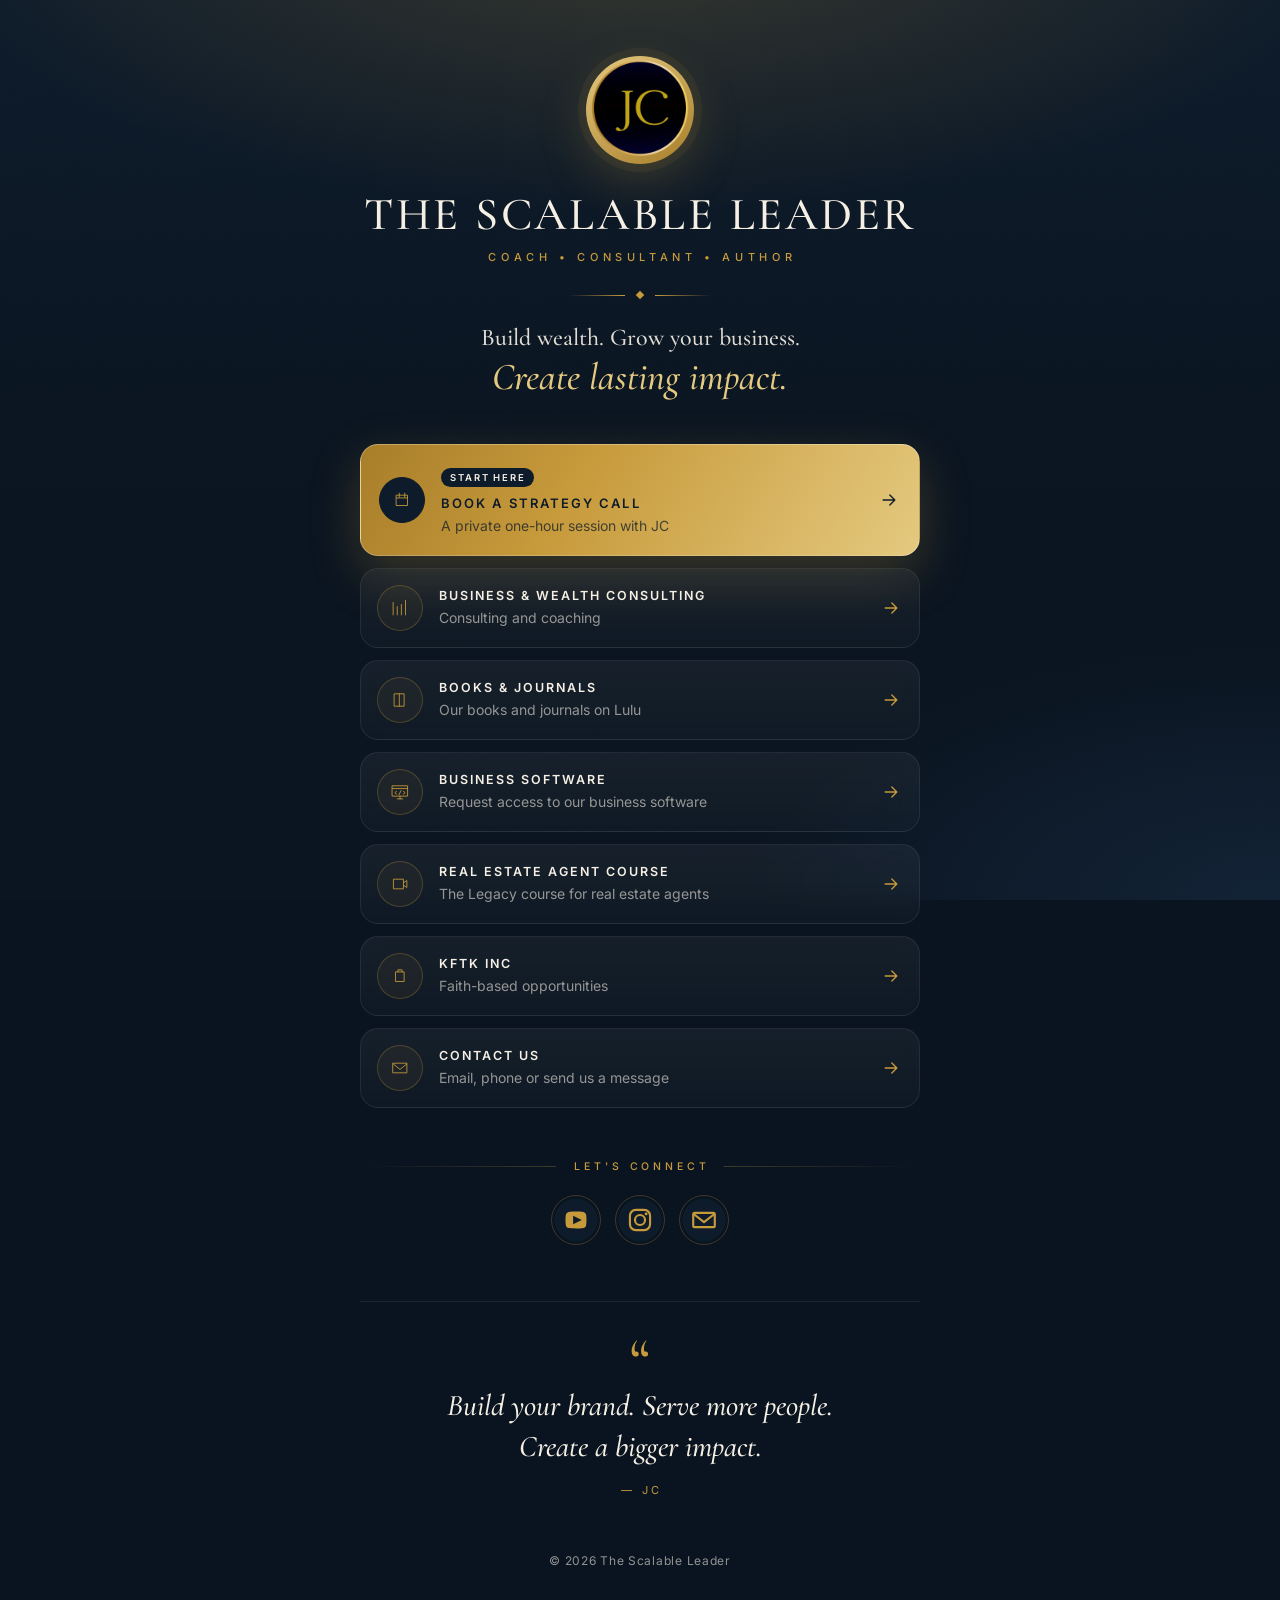
==== index.html @ c7722438 "The Scalable Leader linktree Co-Authored-By: Claude Opus 5.5 <noreply@anthropic.com>" ====
<!DOCTYPE html>
<html lang="en">
<head>
    <meta charset="UTF-8">
    <meta name="viewport" content="width=device-width, initial-scale=1.0, viewport-fit=cover">
    <title>The Scalable Leader | Coach • Consultant • Author</title>
    <meta name="description" content="Helping ambitious professionals build wealth, grow their businesses, and create lasting impact.">
    <meta name="theme-color" content="#0D1B2A">
    <meta property="og:title" content="The Scalable Leader">
    <meta property="og:description" content="Coach • Consultant • Author">
    <meta property="og:type" content="website">
    <meta property="og:image" content="assets/logo.png">
    <link rel="preconnect" href="https://fonts.googleapis.com">
    <link rel="preconnect" href="https://fonts.gstatic.com" crossorigin>
    <link href="https://fonts.googleapis.com/css2?family=Cormorant+Garamond:ital,wght@0,500;0,600;1,500&family=Inter:wght@400;500;600&display=swap" rel="stylesheet">
    <link rel="stylesheet" href="css/style.css">
    <link rel="icon" href="assets/logo.png">
</head>
<body>

<div class="background-blur"></div>

<div class="container">

    <header class="hero">
        <div class="logo-circle"><img src="assets/logo.png" alt="JC — The Scalable Leader"></div>
        <h1>THE SCALABLE LEADER</h1>
        <p class="subtitle">Coach • Consultant • Author</p>
        <div class="ornament" aria-hidden="true"><span></span></div>
        <p class="statement">
            <span class="setup">Build wealth. Grow your business.</span>
            <span class="punch">Create lasting impact.</span>
        </p>
    </header>

    <main class="links">
        <a href="strategy-call.html" class="card featured" style="--i:0">
            <div class="icon-box"><img src="icons/calendar.svg" alt=""></div>
            <div class="content">
                <span class="badge">START HERE</span>
                <h2>BOOK A STRATEGY CALL</h2>
                <p>A private one-hour session with JC</p>
            </div>
            <div class="arrow"><svg viewBox="0 0 24 24" fill="none" stroke="currentColor" stroke-width="1.6" stroke-linecap="round" stroke-linejoin="round" aria-hidden="true"><path d="M5 12h14M13 6l6 6-6 6"/></svg></div>
        </a>
        <a href="https://www.thescalableleader.net" target="_blank" rel="noopener noreferrer" class="card" style="--i:1">
            <div class="icon-box"><img src="icons/chart.svg" alt=""></div>
            <div class="content">
                <h2>BUSINESS &amp; WEALTH CONSULTING</h2>
                <p>Consulting and coaching</p>
            </div>
            <div class="arrow"><svg viewBox="0 0 24 24" fill="none" stroke="currentColor" stroke-width="1.6" stroke-linecap="round" stroke-linejoin="round" aria-hidden="true"><path d="M5 12h14M13 6l6 6-6 6"/></svg></div>
        </a>
        <a href="https://theleadersjournal.vercel.app/" target="_blank" rel="noopener noreferrer" class="card" style="--i:2">
            <div class="icon-box"><img src="icons/book.svg" alt=""></div>
            <div class="content">
                <h2>BOOKS &amp; JOURNALS</h2>
                <p>Our books and journals on Lulu</p>
            </div>
            <div class="arrow"><svg viewBox="0 0 24 24" fill="none" stroke="currentColor" stroke-width="1.6" stroke-linecap="round" stroke-linejoin="round" aria-hidden="true"><path d="M5 12h14M13 6l6 6-6 6"/></svg></div>
        </a>
        <a href="https://app.thescalableleader.net/intake" target="_blank" rel="noopener noreferrer" class="card" style="--i:3">
            <div class="icon-box"><img src="icons/software.svg" alt=""></div>
            <div class="content">
                <h2>BUSINESS SOFTWARE</h2>
                <p>Request access to our business software</p>
            </div>
            <div class="arrow"><svg viewBox="0 0 24 24" fill="none" stroke="currentColor" stroke-width="1.6" stroke-linecap="round" stroke-linejoin="round" aria-hidden="true"><path d="M5 12h14M13 6l6 6-6 6"/></svg></div>
        </a>
        <a href="https://sites.leadconnectorhq.com/preview/zDHvksHY8ljitDR7mtf5" target="_blank" rel="noopener noreferrer" class="card" style="--i:4">
            <div class="icon-box"><img src="icons/video.svg" alt=""></div>
            <div class="content">
                <h2>REAL ESTATE AGENT COURSE</h2>
                <p>The Legacy course for real estate agents</p>
            </div>
            <div class="arrow"><svg viewBox="0 0 24 24" fill="none" stroke="currentColor" stroke-width="1.6" stroke-linecap="round" stroke-linejoin="round" aria-hidden="true"><path d="M5 12h14M13 6l6 6-6 6"/></svg></div>
        </a>
        <a href="https://REPLACE-WITH-KFTK-INC-LINK" target="_blank" rel="noopener noreferrer" class="card" style="--i:5">
            <div class="icon-box"><img src="icons/briefcase.svg" alt=""></div>
            <div class="content">
                <h2>KFTK INC</h2>
                <p>Faith-based opportunities</p>
            </div>
            <div class="arrow"><svg viewBox="0 0 24 24" fill="none" stroke="currentColor" stroke-width="1.6" stroke-linecap="round" stroke-linejoin="round" aria-hidden="true"><path d="M5 12h14M13 6l6 6-6 6"/></svg></div>
        </a>
        <a href="https://grow.thescalableleader.net/contactpage" target="_blank" rel="noopener noreferrer" class="card" style="--i:6">
            <div class="icon-box"><img src="icons/mail.svg" alt=""></div>
            <div class="content">
                <h2>CONTACT US</h2>
                <p>Email, phone or send us a message</p>
            </div>
            <div class="arrow"><svg viewBox="0 0 24 24" fill="none" stroke="currentColor" stroke-width="1.6" stroke-linecap="round" stroke-linejoin="round" aria-hidden="true"><path d="M5 12h14M13 6l6 6-6 6"/></svg></div>
        </a>
    </main>

    <section class="social">
        <div class="section-title"><span></span><h3>LET'S CONNECT</h3><span></span></div>
        <div class="social-icons">
            <a href="https://www.youtube.com/@thebanksteamchannel/" target="_blank" rel="noopener noreferrer" aria-label="YouTube"><img src="icons/youtube-premium.svg" alt=""></a>
            <a href="https://www.instagram.com/thebanksteamadvisors/" target="_blank" rel="noopener noreferrer" aria-label="Instagram"><img src="icons/instagram-premium.svg" alt=""></a>
            <a href="https://mail.google.com/mail/?view=cm&amp;fs=1&amp;to=support@thescalableleader.net" target="_blank" rel="noopener noreferrer" aria-label="Email"><img src="icons/email-premium.svg" alt=""></a>
        </div>
    </section>

    <section class="quote">
        <div class="quote-mark" aria-hidden="true">&ldquo;</div>
        <blockquote>Build your brand. Serve more people. Create a bigger impact.</blockquote>
        <div class="signature">— JC</div>
    </section>

    <footer><p>© 2026 The Scalable Leader</p></footer>

</div>

</body>
</html>
---- css/style.css ----
/* The Scalable Leader — Linktree */

:root{
  --ink:#0A1420;
  --navy:#0D1B2A;
  --navy-2:#132438;
  --gold:#C79A3B;
  --gold-soft:#E4C97F;
  --gold-deep:#A87E2A;
  --ivory:#F5EFE4;
  --text:rgba(245,239,228,.92);
  --muted:rgba(245,239,228,.58);
  --faint:rgba(245,239,228,.08);
  --hair:rgba(199,154,59,.28);
  --radius:18px;
  --ease:cubic-bezier(.22,.61,.36,1);
}

*{margin:0;padding:0;box-sizing:border-box}
html{-webkit-text-size-adjust:100%}
[hidden]{display:none!important}

body{
  font-family:"Inter",system-ui,sans-serif;
  color:var(--text);
  background-color:var(--ink);
  background-image:
    radial-gradient(ellipse 80% 45% at 50% -8%,rgba(199,154,59,.22),transparent 70%),
    radial-gradient(ellipse 60% 40% at 100% 100%,rgba(19,36,56,.9),transparent 70%),
    linear-gradient(180deg,var(--navy) 0%,var(--ink) 55%);
  background-attachment:fixed;
  min-height:100vh;
  padding:56px 20px 40px;
  -webkit-font-smoothing:antialiased;
}

/* film grain */
.background-blur{
  position:fixed;inset:0;z-index:-1;pointer-events:none;
  background:url("../assets/noise-texture.svg");
  opacity:.55;
  mix-blend-mode:overlay;
}

.container{max-width:560px;margin:0 auto}

/* ── Hero ─────────────────────────────────────────── */
.hero{text-align:center;margin-bottom:44px}

.logo-circle{
  width:108px;height:108px;margin:0 auto 26px;
  border-radius:50%;
  padding:4px;
  background:linear-gradient(145deg,var(--gold-soft),var(--gold-deep));
  box-shadow:0 0 0 8px rgba(199,154,59,.07),0 18px 50px rgba(199,154,59,.22);
}
.logo-circle img{width:100%;height:100%;border-radius:50%;display:block;object-fit:cover}

.hero h1{
  font-family:"Cormorant Garamond",serif;
  font-weight:500;
  font-size:clamp(34px,8vw,46px);
  letter-spacing:.06em;
  color:var(--ivory);
  line-height:1.05;
}
.subtitle{
  margin-top:12px;
  font-size:11px;
  font-weight:500;
  letter-spacing:.42em;
  color:var(--gold);
  text-transform:uppercase;
  padding-left:.42em;
}

.ornament{
  display:flex;align-items:center;justify-content:center;gap:12px;
  margin:28px auto 26px;
}
.ornament::before,.ornament::after{
  content:"";width:56px;height:1px;
  background:linear-gradient(90deg,transparent,var(--gold));
}
.ornament::after{transform:scaleX(-1)}
.ornament span{width:6px;height:6px;background:var(--gold);transform:rotate(45deg)}

.statement{font-family:"Cormorant Garamond",serif;font-weight:500;line-height:1.15}
.statement .setup{
  display:block;
  font-size:clamp(19px,4.6vw,24px);
  color:var(--text);
  white-space:nowrap;
}
.statement .punch{
  display:block;
  margin-top:4px;
  font-size:clamp(30px,7.2vw,38px);
  font-style:italic;
  color:var(--gold-soft);
}

/* ── Link cards ───────────────────────────────────── */
.links{display:flex;flex-direction:column;gap:12px}

.card{
  position:relative;
  display:flex;align-items:center;gap:16px;
  padding:16px 18px 16px 16px;
  text-decoration:none;
  color:var(--text);
  background:linear-gradient(180deg,rgba(255,255,255,.05),rgba(255,255,255,.025));
  border:1px solid var(--faint);
  border-radius:var(--radius);
  backdrop-filter:blur(10px);
  -webkit-backdrop-filter:blur(10px);
  transition:transform .4s var(--ease),border-color .4s var(--ease),background .4s var(--ease),box-shadow .4s var(--ease);
  opacity:0;
  animation:rise .7s var(--ease) forwards;
  animation-delay:calc(var(--i,0) * 70ms + 150ms);
}
.card:hover,.card:focus-visible{
  transform:translateY(-2px);
  border-color:var(--hair);
  background:linear-gradient(180deg,rgba(199,154,59,.09),rgba(199,154,59,.03));
  box-shadow:0 14px 40px rgba(0,0,0,.35);
  outline:none;
}

.icon-box{
  flex-shrink:0;
  width:46px;height:46px;border-radius:50%;
  display:grid;place-items:center;
  border:1px solid var(--hair);
  background:rgba(199,154,59,.06);
}
.icon-box img{width:22px;height:22px}

.content{flex:1;min-width:0}
.content h2{
  font-size:12.5px;
  font-weight:600;
  letter-spacing:.16em;
  color:var(--ivory);
  margin-bottom:5px;
}
.content p{font-size:14px;color:var(--muted);line-height:1.4}

.arrow{flex-shrink:0;width:20px;height:20px;color:var(--gold);transition:transform .4s var(--ease)}
.arrow svg{width:100%;height:100%;display:block}
.card:hover .arrow{transform:translateX(4px)}

/* featured card */
.card.featured{
  padding:20px 20px 20px 18px;
  color:var(--navy);
  background:linear-gradient(120deg,var(--gold-deep) 0%,var(--gold) 38%,var(--gold-soft) 100%);
  border-color:rgba(255,255,255,.25);
  box-shadow:0 18px 50px rgba(199,154,59,.25);
}
.card.featured:hover{
  background:linear-gradient(120deg,var(--gold) 0%,var(--gold-soft) 60%,#F0DCA4 100%);
  box-shadow:0 22px 60px rgba(199,154,59,.35);
}
.card.featured .icon-box{background:var(--navy);border-color:var(--navy)}
.card.featured h2{color:var(--navy);font-size:13px}
.card.featured p{color:rgba(13,27,42,.72)}
.card.featured .arrow{color:var(--navy)}
.badge{
  display:inline-block;
  font-size:9.5px;font-weight:600;letter-spacing:.2em;
  color:var(--ivory);background:var(--navy);
  padding:4px 8px 4px 9px;border-radius:99px;
  margin-bottom:8px;
}

/* ── Sections ─────────────────────────────────────── */
.section-title{display:flex;align-items:center;gap:14px;margin:52px 0 22px}
.section-title span{flex:1;height:1px;background:linear-gradient(90deg,transparent,var(--hair))}
.section-title span:last-child{transform:scaleX(-1)}
.section-title h3{font-size:10.5px;font-weight:500;letter-spacing:.38em;color:var(--gold);padding-left:.38em}

.social-icons{display:flex;justify-content:center;gap:14px}
.social-icons a{
  width:50px;height:50px;border-radius:50%;
  display:grid;place-items:center;
  border:1px solid var(--hair);
  transition:transform .4s var(--ease),border-color .4s var(--ease),box-shadow .4s var(--ease);
}
.social-icons a:hover{transform:translateY(-3px);border-color:var(--gold);box-shadow:0 10px 28px rgba(199,154,59,.25)}
.social-icons img{width:46px;height:46px;border-radius:50%}

.quote{text-align:center;margin:56px 0 0;padding:40px 8px 8px;border-top:1px solid var(--faint)}
.quote-mark{font-family:"Cormorant Garamond",serif;font-size:64px;line-height:.6;color:var(--gold);height:30px}
blockquote{
  font-family:"Cormorant Garamond",serif;
  font-style:italic;
  font-weight:500;
  font-size:clamp(24px,5.6vw,30px);
  line-height:1.35;
  color:var(--ivory);
  margin:14px auto 16px;
  max-width:420px;
}
.signature{font-size:11px;letter-spacing:.32em;color:var(--gold);padding-left:.32em}

footer{text-align:center;margin-top:48px;font-size:12px;color:var(--muted);letter-spacing:.06em}

@keyframes rise{from{opacity:0;transform:translateY(10px)}to{opacity:1;transform:none}}

/* ── Request Access page ──────────────────────────── */
.back-link{
  display:inline-flex;align-items:center;gap:8px;
  color:var(--muted);text-decoration:none;
  font-size:12px;letter-spacing:.14em;text-transform:uppercase;
  margin-bottom:28px;
  transition:color .3s var(--ease);
}
.back-link:hover{color:var(--gold-soft)}
.hero-text{max-width:440px;margin:0 auto;font-size:15px;line-height:1.75;color:var(--muted)}

.access-form,.form-success{
  background:linear-gradient(180deg,rgba(255,255,255,.055),rgba(255,255,255,.025));
  border:1px solid var(--faint);
  border-radius:22px;
  padding:32px;
  backdrop-filter:blur(10px);
  -webkit-backdrop-filter:blur(10px);
  box-shadow:0 24px 60px rgba(0,0,0,.3);
}
.access-form{display:flex;flex-direction:column;gap:20px}
.field-row{display:grid;grid-template-columns:1fr 1fr;gap:16px}
.field{display:flex;flex-direction:column;gap:8px}
.field span{font-size:10.5px;font-weight:600;letter-spacing:.2em;text-transform:uppercase;color:var(--gold)}
.field em{font-style:normal;font-weight:400;letter-spacing:.04em;text-transform:none;color:var(--muted);margin-left:6px}
.field input,.field textarea{
  font:inherit;font-size:16px;color:var(--ivory);
  background:rgba(10,20,32,.55);
  border:1px solid rgba(245,239,228,.12);
  border-radius:12px;
  padding:14px 16px;width:100%;
  transition:border-color .3s var(--ease),box-shadow .3s var(--ease);
}
.field textarea{resize:vertical;min-height:110px}
.field input:focus,.field textarea:focus{outline:none;border-color:var(--gold);box-shadow:0 0 0 4px rgba(199,154,59,.14)}
.hp{position:absolute;left:-9999px;width:1px;height:1px;overflow:hidden}
.form-error{color:#F3C1B8;background:rgba(155,44,44,.22);border:1px solid rgba(243,193,184,.2);border-radius:12px;padding:12px 16px;font-size:14px}
.submit-btn{
  margin-top:4px;
  font:inherit;font-size:13px;font-weight:600;letter-spacing:.22em;text-transform:uppercase;
  color:var(--navy);
  background:linear-gradient(120deg,var(--gold-deep),var(--gold) 40%,var(--gold-soft));
  border:0;border-radius:99px;
  padding:18px 28px;cursor:pointer;
  box-shadow:0 14px 40px rgba(199,154,59,.25);
  transition:transform .3s var(--ease),box-shadow .3s var(--ease);
}
.submit-btn:hover{transform:translateY(-2px);box-shadow:0 18px 48px rgba(199,154,59,.35)}
.submit-btn:disabled{opacity:.6;cursor:wait;transform:none}
.form-success{text-align:center}
.form-success h2{font-family:"Cormorant Garamond",serif;font-weight:500;font-size:34px;color:var(--ivory);margin:10px 0}
.form-success p{color:var(--muted);line-height:1.75;margin-bottom:24px}
.form-success .back-link{margin:0}


/* ── Strategy Call page ───────────────────────────── */
.hero h1.statement{margin-top:4px;letter-spacing:0;font-size:inherit;color:inherit;line-height:1.15}
.hero h1.statement .punch{font-size:clamp(28px,6.6vw,38px)}
.page-lede{margin-top:22px}
.page section{margin-bottom:8px}
.page .section-title{margin:44px 0 20px}
.fit-grid{display:grid;grid-template-columns:1fr 1fr;gap:12px}
.fit-card{
  border-radius:var(--radius);padding:22px 22px 20px;
  background:linear-gradient(180deg,rgba(255,255,255,.05),rgba(255,255,255,.02));
  border:1px solid var(--faint);
}
.fit-card.yes{border-color:var(--hair)}
.fit-card h4{font-size:11px;font-weight:600;letter-spacing:.24em;text-transform:uppercase;color:var(--gold);margin-bottom:14px}
.fit-card.no h4{color:var(--muted)}
.fit-card ul{list-style:none;display:flex;flex-direction:column;gap:10px}
.fit-card li{position:relative;padding-left:22px;font-size:14.5px;line-height:1.5;color:var(--text)}
.fit-card li::before{content:"";position:absolute;left:2px;top:7px;width:7px;height:7px;transform:rotate(45deg);background:var(--gold)}
.fit-card.no li{color:var(--muted)}
.fit-card.no li::before{background:transparent;border:1px solid var(--muted)}
.flow{list-style:none;display:flex;flex-direction:column;gap:12px}
.flow li{
  display:flex;gap:16px;align-items:flex-start;padding:18px 20px;border-radius:var(--radius);
  background:linear-gradient(180deg,rgba(255,255,255,.05),rgba(255,255,255,.02));border:1px solid var(--faint);
}
.flow-num{
  flex-shrink:0;width:34px;height:34px;border-radius:50%;display:grid;place-items:center;
  font-size:13px;font-weight:600;color:var(--gold-soft);border:1px solid var(--hair);
}
.flow h4{font-size:15px;font-weight:600;color:var(--ivory);margin:6px 0 4px}
.flow p{font-size:14.5px;line-height:1.6;color:var(--muted)}
.price-card{
  margin-top:44px;text-align:center;border-radius:24px;padding:38px 28px 30px;
  background:radial-gradient(ellipse 80% 70% at 50% 0%,rgba(199,154,59,.18),transparent 70%),linear-gradient(180deg,rgba(255,255,255,.06),rgba(255,255,255,.02));
  border:1px solid var(--hair);box-shadow:0 24px 60px rgba(0,0,0,.3);
}
.price-label{font-size:10.5px;font-weight:500;letter-spacing:.38em;color:var(--gold);padding-left:.38em}
.price{font-variant-numeric:lining-nums;font-feature-settings:"lnum" 1;font-family:"Cormorant Garamond",serif;font-weight:500;font-size:clamp(48px,12vw,64px);line-height:1.1;color:var(--ivory);margin:10px 0 4px}
.price-note{color:var(--muted);font-size:15px;margin-bottom:26px}
.cta-btn{display:inline-block;text-decoration:none;min-width:260px}
.price-fine{font-size:12.5px;color:var(--muted);margin-top:16px}
.page-alt{text-align:center;font-size:14px;color:var(--muted);margin-top:28px}
.page-alt a{color:var(--gold-soft);text-underline-offset:3px}
@media (max-width:600px){.fit-grid{grid-template-columns:1fr}}

@media (max-width:480px){
  body{padding:40px 16px 32px}
  .card{gap:14px;padding:14px 16px 14px 14px}
  .access-form,.form-success{padding:22px}
  .field-row{grid-template-columns:1fr}
  .price-card{padding:30px 20px 24px}
  .cta-btn{min-width:0;width:100%}
}

@media (prefers-reduced-motion:reduce){
  .card{animation:none;opacity:1}
  *{transition:none!important}
}
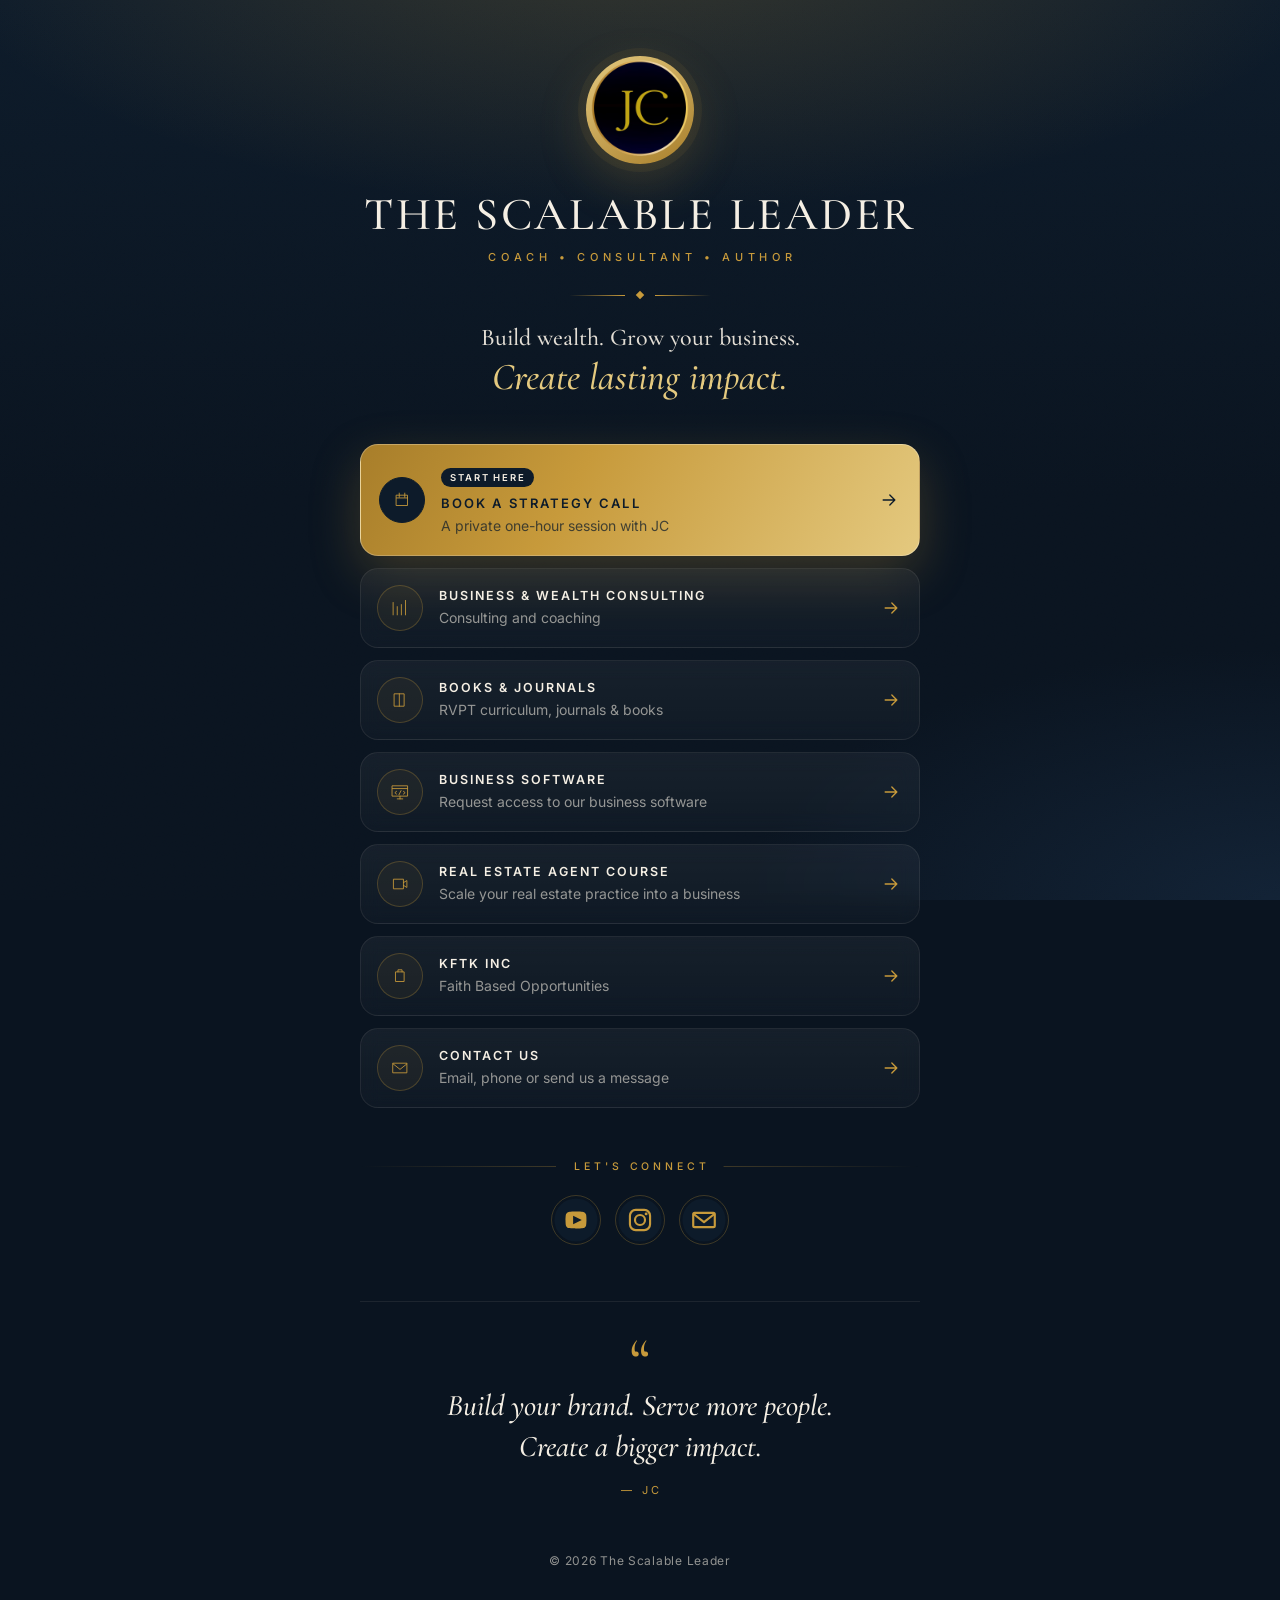
==== commit 4b6988b7: "Revamp Linktree cards based on JC's blueprint answers" ====
--- a/index.html
+++ b/index.html
@@ -55,7 +55,7 @@
             <div class="icon-box"><img src="icons/book.svg" alt=""></div>
             <div class="content">
                 <h2>BOOKS &amp; JOURNALS</h2>
-                <p>Our books and journals on Lulu</p>
+                <p>RVPT curriculum, journals &amp; books</p>
             </div>
             <div class="arrow"><svg viewBox="0 0 24 24" fill="none" stroke="currentColor" stroke-width="1.6" stroke-linecap="round" stroke-linejoin="round" aria-hidden="true"><path d="M5 12h14M13 6l6 6-6 6"/></svg></div>
         </a>
@@ -71,7 +71,7 @@
             <div class="icon-box"><img src="icons/video.svg" alt=""></div>
             <div class="content">
                 <h2>REAL ESTATE AGENT COURSE</h2>
-                <p>The Legacy course for real estate agents</p>
+                <p>Scale your real estate practice into a business</p>
             </div>
             <div class="arrow"><svg viewBox="0 0 24 24" fill="none" stroke="currentColor" stroke-width="1.6" stroke-linecap="round" stroke-linejoin="round" aria-hidden="true"><path d="M5 12h14M13 6l6 6-6 6"/></svg></div>
         </a>
@@ -79,7 +79,7 @@
             <div class="icon-box"><img src="icons/briefcase.svg" alt=""></div>
             <div class="content">
                 <h2>KFTK INC</h2>
-                <p>Faith-based opportunities</p>
+                <p>Faith Based Opportunities</p>
             </div>
             <div class="arrow"><svg viewBox="0 0 24 24" fill="none" stroke="currentColor" stroke-width="1.6" stroke-linecap="round" stroke-linejoin="round" aria-hidden="true"><path d="M5 12h14M13 6l6 6-6 6"/></svg></div>
         </a>
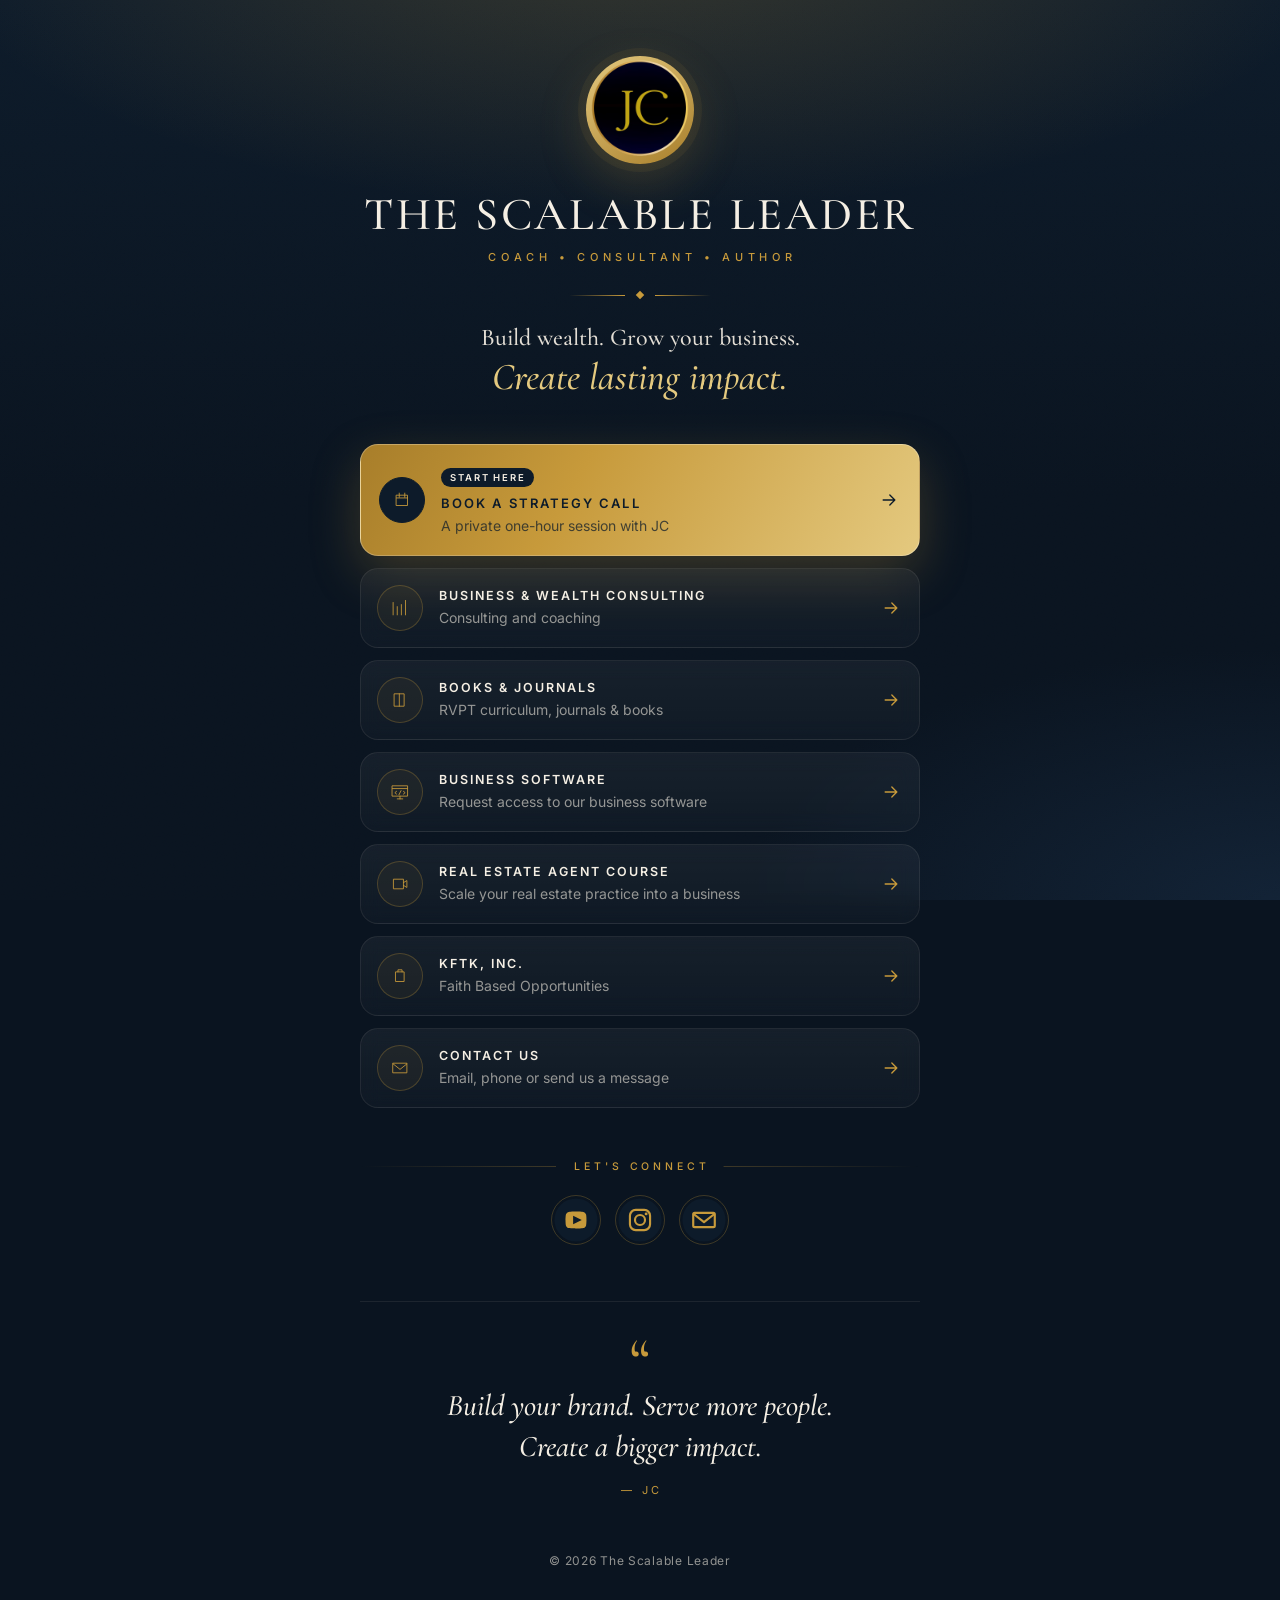
==== commit d73821a9: "Apply full review of JC answers: add lead tracking, activate KFTK enquiry link, and sync GHL element" ====
--- a/index.html
+++ b/index.html
@@ -43,7 +43,7 @@
             </div>
             <div class="arrow"><svg viewBox="0 0 24 24" fill="none" stroke="currentColor" stroke-width="1.6" stroke-linecap="round" stroke-linejoin="round" aria-hidden="true"><path d="M5 12h14M13 6l6 6-6 6"/></svg></div>
         </a>
-        <a href="https://www.thescalableleader.net" target="_blank" rel="noopener noreferrer" class="card" style="--i:1">
+        <a href="https://www.thescalableleader.net?utm_source=linktree" target="_blank" rel="noopener noreferrer" class="card" style="--i:1">
             <div class="icon-box"><img src="icons/chart.svg" alt=""></div>
             <div class="content">
                 <h2>BUSINESS &amp; WEALTH CONSULTING</h2>
@@ -75,10 +75,10 @@
             </div>
             <div class="arrow"><svg viewBox="0 0 24 24" fill="none" stroke="currentColor" stroke-width="1.6" stroke-linecap="round" stroke-linejoin="round" aria-hidden="true"><path d="M5 12h14M13 6l6 6-6 6"/></svg></div>
         </a>
-        <a href="https://REPLACE-WITH-KFTK-INC-LINK" target="_blank" rel="noopener noreferrer" class="card" style="--i:5">
+        <a href="https://grow.thescalableleader.net/contactpage" target="_blank" rel="noopener noreferrer" class="card" style="--i:5">
             <div class="icon-box"><img src="icons/briefcase.svg" alt=""></div>
             <div class="content">
-                <h2>KFTK INC</h2>
+                <h2>KFTK, INC.</h2>
                 <p>Faith Based Opportunities</p>
             </div>
             <div class="arrow"><svg viewBox="0 0 24 24" fill="none" stroke="currentColor" stroke-width="1.6" stroke-linecap="round" stroke-linejoin="round" aria-hidden="true"><path d="M5 12h14M13 6l6 6-6 6"/></svg></div>
